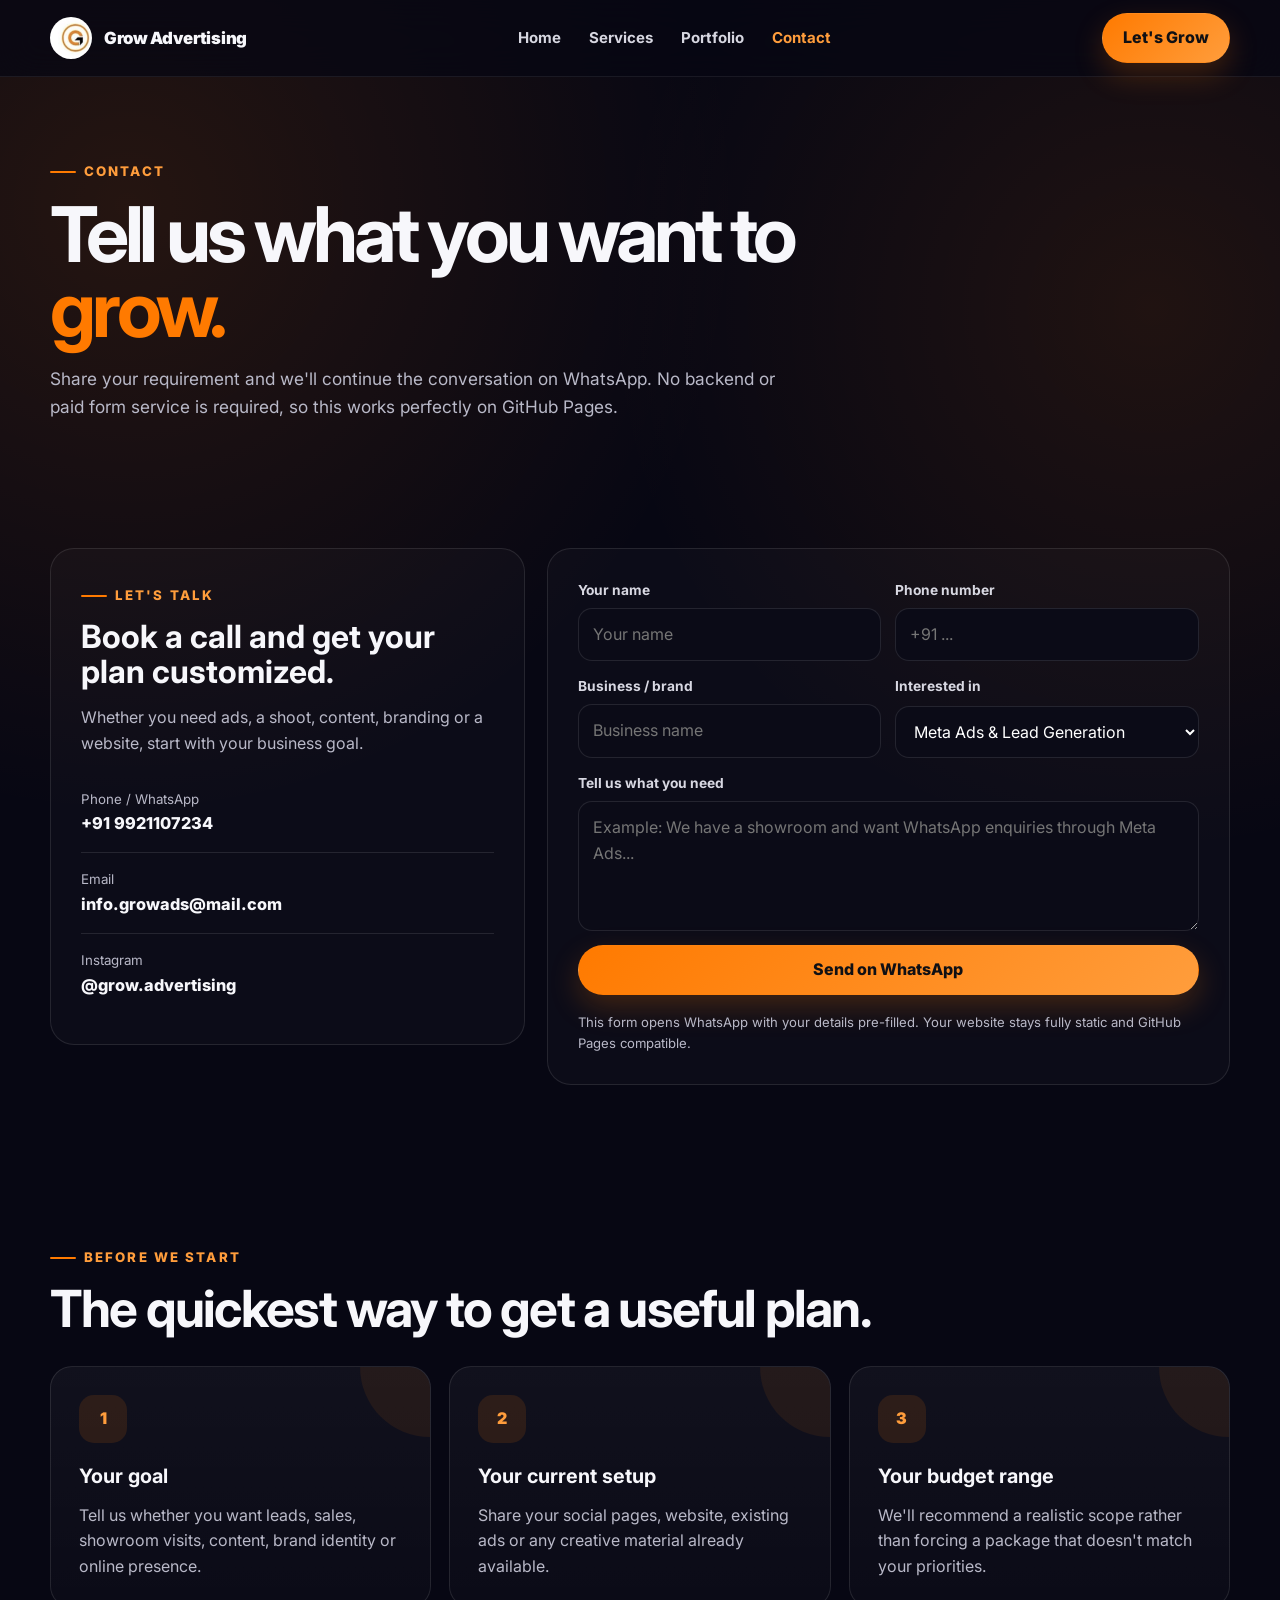
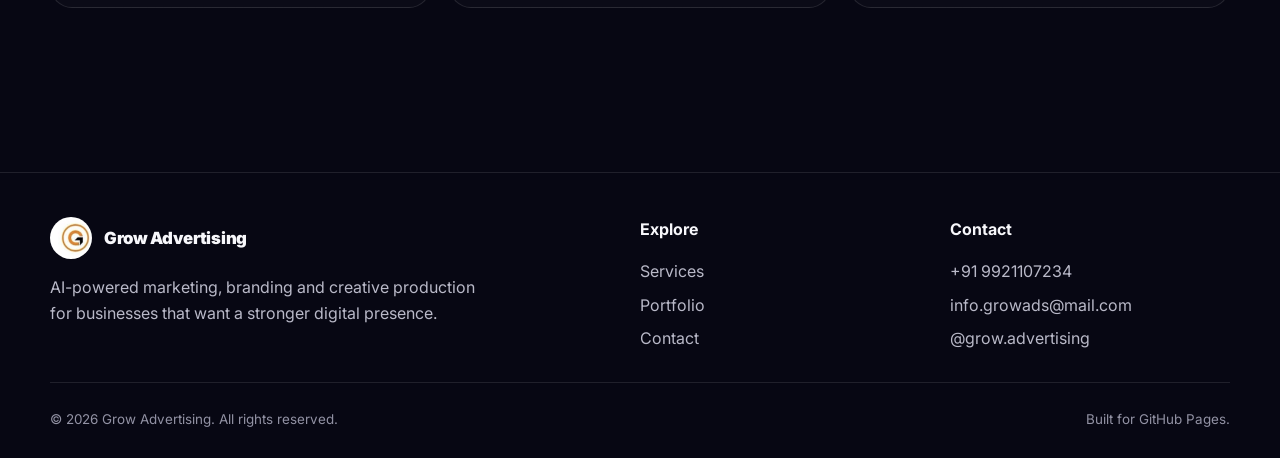
==== contact.html @ 0a68f1b5 "Initial Grow Advertising website" ====
<!doctype html>
<html lang="en">
<head>
  <meta charset="utf-8"><meta name="viewport" content="width=device-width, initial-scale=1">
  <title>Contact | Grow Advertising</title>
  <meta name="description" content="Contact Grow Advertising for digital marketing, Meta Ads, branding, packaging, content production and website projects.">
  <link rel="preconnect" href="https://fonts.googleapis.com"><link rel="preconnect" href="https://fonts.gstatic.com" crossorigin><link href="https://fonts.googleapis.com/css2?family=Inter:wght@400;500;600;700;800;900&display=swap" rel="stylesheet"><link rel="stylesheet" href="css/style.css">
</head>
<body>
<header class="site-header"><div class="container nav"><a class="brand" href="index.html"><img class="brand-mark" src="assets/logo/grow-mark.webp" alt="Grow Advertising logo"><span>Grow Advertising</span></a><nav class="nav-links"><a href="index.html">Home</a><a href="services.html">Services</a><a href="portfolio.html">Portfolio</a><a class="active" href="contact.html">Contact</a></nav><div class="nav-actions"><a class="btn btn-primary" href="contact.html">Let's Grow</a><button class="menu-toggle" aria-label="Open menu" aria-expanded="false"><span></span></button></div></div></header>
<main>
  <section class="page-hero"><div class="container"><span class="eyebrow">Contact</span><h1>Tell us what you want to <span class="orange">grow.</span></h1><p>Share your requirement and we'll continue the conversation on WhatsApp. No backend or paid form service is required, so this works perfectly on GitHub Pages.</p></div></section>

  <section class="section-sm"><div class="container contact-grid">
    <aside class="contact-card reveal">
      <span class="eyebrow">Let's talk</span><h2 style="font-size:2rem;line-height:1.08;margin:14px 0 10px">Book a call and get your plan customized.</h2><p class="muted">Whether you need ads, a shoot, content, branding or a website, start with your business goal.</p>
      <div class="contact-method"><small>Phone / WhatsApp</small><a href="https://wa.me/919921107234" target="_blank" rel="noopener">+91 9921107234</a></div>
      <div class="contact-method"><small>Email</small><a href="mailto:info.growads@mail.com">info.growads@mail.com</a></div>
      <div class="contact-method"><small>Instagram</small><a href="https://instagram.com/grow.advertising" target="_blank" rel="noopener">@grow.advertising</a></div>
    </aside>

    <div class="form-card reveal">
      <form id="contact-form">
        <div class="form-grid">
          <div class="field"><label for="name">Your name</label><input id="name" name="name" type="text" placeholder="Your name" required></div>
          <div class="field"><label for="phone">Phone number</label><input id="phone" name="phone" type="tel" placeholder="+91 ..." required></div>
          <div class="field"><label for="business">Business / brand</label><input id="business" name="business" type="text" placeholder="Business name"></div>
          <div class="field"><label for="service">Interested in</label><select id="service" name="service"><option>Meta Ads & Lead Generation</option><option>Content / Video Production</option><option>Branding</option><option>Packaging Design</option><option>Social Media Management</option><option>Website Development</option><option>Google Business / SEO</option><option>Custom Package</option></select></div>
          <div class="field full"><label for="message">Tell us what you need</label><textarea id="message" name="message" placeholder="Example: We have a showroom and want WhatsApp enquiries through Meta Ads..."></textarea></div>
          <div class="field full"><button class="btn btn-primary" type="submit">Send on WhatsApp</button><div class="form-note">This form opens WhatsApp with your details pre-filled. Your website stays fully static and GitHub Pages compatible.</div></div>
        </div>
      </form>
    </div>
  </div></section>

  <section class="section"><div class="container"><span class="eyebrow">Before we start</span><h2 class="section-title">The quickest way to get a useful plan.</h2><div class="grid-3" style="margin-top:30px"><article class="card reveal"><div class="card-icon">1</div><h3>Your goal</h3><p>Tell us whether you want leads, sales, showroom visits, content, brand identity or online presence.</p></article><article class="card reveal"><div class="card-icon">2</div><h3>Your current setup</h3><p>Share your social pages, website, existing ads or any creative material already available.</p></article><article class="card reveal"><div class="card-icon">3</div><h3>Your budget range</h3><p>We'll recommend a realistic scope rather than forcing a package that doesn't match your priorities.</p></article></div></div></section>
</main>
<footer class="site-footer"><div class="container"><div class="footer-grid"><div class="footer-brand"><a class="brand" href="index.html"><img class="brand-mark" src="assets/logo/grow-mark.webp" alt=""><span>Grow Advertising</span></a><p>AI-powered marketing, branding and creative production for businesses that want a stronger digital presence.</p></div><div class="footer-col"><h4>Explore</h4><a href="services.html">Services</a><a href="portfolio.html">Portfolio</a><a href="contact.html">Contact</a></div><div class="footer-col"><h4>Contact</h4><a href="tel:+919921107234">+91 9921107234</a><a href="mailto:info.growads@mail.com">info.growads@mail.com</a><a href="https://instagram.com/grow.advertising" target="_blank" rel="noopener">@grow.advertising</a></div></div><div class="footer-bottom"><span>© <span data-year></span> Grow Advertising. All rights reserved.</span><span>Built for GitHub Pages.</span></div></div></footer>
<script src="js/script.js"></script>
</body></html>
---- css/style.css ----
:root {
  --bg: #070713;
  --bg-soft: #0d0d1b;
  --card: #111122;
  --card-2: #151527;
  --text: #f7f7fb;
  --muted: #b9b9c8;
  --line: rgba(255,255,255,.10);
  --orange: #ff7a00;
  --orange-2: #ff9d3c;
  --success: #37d67a;
  --max: 1180px;
  --radius: 22px;
  --shadow: 0 24px 70px rgba(0,0,0,.35);
}

* { box-sizing: border-box; }
html { scroll-behavior: smooth; }
body {
  margin: 0;
  font-family: Inter, ui-sans-serif, system-ui, -apple-system, BlinkMacSystemFont, "Segoe UI", sans-serif;
  color: var(--text);
  background:
    radial-gradient(circle at 10% 10%, rgba(255,122,0,.12), transparent 28%),
    radial-gradient(circle at 90% 15%, rgba(255,122,0,.10), transparent 26%),
    var(--bg);
  line-height: 1.6;
}

img { max-width: 100%; display: block; }
a { color: inherit; text-decoration: none; }
button, input, textarea, select { font: inherit; }

.container { width: min(100% - 32px, var(--max)); margin-inline: auto; }
.section { padding: 92px 0; }
.section-sm { padding: 64px 0; }
.eyebrow {
  display: inline-flex;
  align-items: center;
  gap: 8px;
  color: var(--orange-2);
  font-size: .83rem;
  letter-spacing: .16em;
  text-transform: uppercase;
  font-weight: 800;
}
.eyebrow::before { content: ""; width: 26px; height: 2px; background: var(--orange); border-radius: 99px; }
.section-title {
  margin: 12px 0 14px;
  font-size: clamp(2rem, 4vw, 3.6rem);
  line-height: 1.08;
  letter-spacing: -.035em;
}
.section-copy { color: var(--muted); max-width: 720px; font-size: 1.05rem; }
.muted { color: var(--muted); }
.orange { color: var(--orange); }

.btn {
  display: inline-flex;
  align-items: center;
  justify-content: center;
  gap: 10px;
  min-height: 50px;
  padding: 0 20px;
  border-radius: 999px;
  border: 1px solid transparent;
  font-weight: 800;
  transition: .22s ease;
  cursor: pointer;
}
.btn-primary { background: linear-gradient(135deg, var(--orange), var(--orange-2)); color: #101014; box-shadow: 0 12px 30px rgba(255,122,0,.22); }
.btn-primary:hover { transform: translateY(-2px); box-shadow: 0 16px 40px rgba(255,122,0,.30); }
.btn-ghost { border-color: var(--line); background: rgba(255,255,255,.035); }
.btn-ghost:hover { border-color: rgba(255,122,0,.5); background: rgba(255,122,0,.06); }

/* Header */
.site-header {
  position: sticky;
  top: 0;
  z-index: 100;
  backdrop-filter: blur(18px);
  background: rgba(7,7,19,.76);
  border-bottom: 1px solid rgba(255,255,255,.07);
}
.nav { height: 76px; display: flex; align-items: center; justify-content: space-between; gap: 24px; }
.brand { display: flex; align-items: center; gap: 12px; font-weight: 900; letter-spacing: -.02em; }
.brand-mark { width: 42px; height: 42px; border-radius: 50%; object-fit: cover; background: white; }
.brand span { font-size: 1.05rem; }
.nav-links { display: flex; align-items: center; gap: 28px; color: #e8e8ef; }
.nav-links a { font-size: .94rem; font-weight: 700; color: #d7d7e1; }
.nav-links a:hover, .nav-links a.active { color: var(--orange-2); }
.nav-actions { display: flex; align-items: center; gap: 12px; }
.menu-toggle {
  width: 46px; height: 46px; display: none; place-items: center;
  border: 1px solid var(--line); background: transparent; color: white; border-radius: 14px;
}
.menu-toggle span, .menu-toggle::before, .menu-toggle::after {
  content: ""; display: block; width: 19px; height: 2px; background: white; border-radius: 99px;
}
.menu-toggle::before { transform: translateY(-6px); }
.menu-toggle::after { transform: translateY(4px); }

/* Hero */
.hero { padding: 94px 0 74px; overflow: hidden; }
.hero-grid { display: grid; grid-template-columns: 1.08fr .92fr; align-items: center; gap: 58px; }
.hero h1 {
  margin: 18px 0 22px;
  font-size: clamp(3.2rem, 7vw, 6.3rem);
  line-height: .95;
  letter-spacing: -.065em;
  max-width: 850px;
}
.hero p { color: var(--muted); font-size: 1.13rem; max-width: 680px; }
.hero-cta { display: flex; flex-wrap: wrap; gap: 12px; margin-top: 30px; }
.hero-note { margin-top: 22px; display: flex; flex-wrap: wrap; gap: 18px; color: #d0d0db; font-size: .9rem; }
.hero-note span::before { content: "✓"; color: var(--success); margin-right: 7px; font-weight: 900; }
.hero-visual { position: relative; min-height: 520px; }
.orbit {
  position: absolute; inset: 34px 10px 10px 28px; border-radius: 45% 55% 58% 42% / 53% 45% 55% 47%;
  background: radial-gradient(circle at 35% 35%, #ff9e43, #ff6a00 42%, #8a2d00 74%, transparent 75%);
  filter: blur(.1px); opacity: .88;
}
.visual-card {
  position: absolute;
  background: rgba(17,17,34,.94);
  border: 1px solid rgba(255,255,255,.13);
  border-radius: 24px;
  box-shadow: var(--shadow);
  backdrop-filter: blur(14px);
}
.visual-main { width: 72%; min-height: 350px; right: 0; top: 72px; padding: 26px; transform: rotate(2deg); }
.visual-kicker { color: var(--muted); font-size: .85rem; }
.metric { font-size: 4rem; font-weight: 900; letter-spacing: -.06em; margin: 8px 0; }
.metric-line { height: 122px; display: flex; align-items: flex-end; gap: 8px; margin-top: 22px; }
.metric-line i { display: block; flex: 1; border-radius: 999px 999px 6px 6px; background: linear-gradient(180deg, var(--orange-2), var(--orange)); }
.metric-line i:nth-child(1){height:35%}.metric-line i:nth-child(2){height:48%}.metric-line i:nth-child(3){height:39%}.metric-line i:nth-child(4){height:62%}.metric-line i:nth-child(5){height:73%}.metric-line i:nth-child(6){height:86%}.metric-line i:nth-child(7){height:100%}
.visual-float { left: 0; bottom: 74px; width: 47%; padding: 20px; transform: rotate(-4deg); }
.pill { display: inline-flex; padding: 7px 10px; border-radius: 999px; background: rgba(55,214,122,.12); color: #82edaf; font-size: .76rem; font-weight: 800; }
.visual-float strong { font-size: 1.25rem; display: block; margin: 10px 0 4px; }

/* Stats */
.stats { display: grid; grid-template-columns: repeat(4, 1fr); gap: 14px; }
.stat { padding: 24px; border: 1px solid var(--line); border-radius: 20px; background: rgba(255,255,255,.025); }
.stat strong { display: block; font-size: 2.1rem; letter-spacing: -.045em; }
.stat span { color: var(--muted); font-size: .92rem; }

/* Cards */
.grid-3 { display: grid; grid-template-columns: repeat(3, 1fr); gap: 18px; }
.card {
  position: relative;
  padding: 28px;
  border: 1px solid var(--line);
  background: linear-gradient(180deg, rgba(255,255,255,.045), rgba(255,255,255,.018));
  border-radius: var(--radius);
  overflow: hidden;
}
.card::after { content: ""; position: absolute; width: 140px; height: 140px; border-radius: 50%; background: rgba(255,122,0,.08); right: -70px; top: -70px; }
.card-icon {
  width: 48px; height: 48px; border-radius: 15px; display: grid; place-items: center;
  background: rgba(255,122,0,.12); color: var(--orange-2); font-weight: 900; margin-bottom: 18px;
}
.card h3 { margin: 0 0 10px; font-size: 1.24rem; }
.card p { margin: 0; color: var(--muted); }
.card-link { display: inline-block; margin-top: 18px; color: var(--orange-2); font-weight: 800; font-size: .92rem; }

/* Problem/Solution */
.split-panel { display: grid; grid-template-columns: 1fr 1fr; gap: 18px; }
.panel { padding: 34px; border-radius: 26px; border: 1px solid var(--line); }
.panel.problem { background: linear-gradient(135deg, rgba(255,80,80,.09), rgba(255,255,255,.02)); }
.panel.solution { background: linear-gradient(135deg, rgba(55,214,122,.08), rgba(255,255,255,.02)); }
.check-list { display: grid; gap: 13px; margin-top: 20px; }
.check-item { display: flex; gap: 11px; color: #e9e9ef; }
.check-item b { color: var(--orange-2); }

/* Process */
.process { display: grid; grid-template-columns: repeat(4, 1fr); gap: 14px; counter-reset: steps; }
.step { border-top: 1px solid var(--line); padding: 22px 12px 0 0; }
.step::before { counter-increment: steps; content: "0" counter(steps); color: var(--orange); font-weight: 900; font-size: .8rem; letter-spacing: .14em; }
.step h3 { margin: 10px 0 8px; }
.step p { color: var(--muted); font-size: .92rem; }

/* Portfolio */
.portfolio-grid { display: grid; grid-template-columns: repeat(3, 1fr); gap: 18px; }
.project {
  position: relative; overflow: hidden; border-radius: 22px; border: 1px solid var(--line); background: var(--card);
}
.project img { width: 100%; aspect-ratio: 1 / 1; object-fit: cover; transition: transform .35s ease; }
.project:hover img { transform: scale(1.035); }
.project-meta { padding: 18px 18px 20px; }
.project-meta small { color: var(--orange-2); text-transform: uppercase; letter-spacing: .12em; font-weight: 800; }
.project-meta h3 { margin: 4px 0 0; font-size: 1.05rem; }
.filter-row { display: flex; flex-wrap: wrap; gap: 8px; margin: 24px 0 28px; }
.filter-btn { padding: 10px 14px; border-radius: 999px; border: 1px solid var(--line); color: #d9d9e2; background: transparent; cursor: pointer; }
.filter-btn.active, .filter-btn:hover { background: rgba(255,122,0,.12); border-color: rgba(255,122,0,.4); color: #fff; }

/* Testimonials */
.testimonials { display: grid; grid-template-columns: repeat(2, 1fr); gap: 18px; }
.quote { padding: 28px; border-radius: 22px; border: 1px solid var(--line); background: rgba(255,255,255,.025); }
.quote q { display: block; color: #efeff5; font-size: 1.03rem; }
.quote footer { margin-top: 18px; color: var(--orange-2); font-weight: 800; }

/* Pricing */
.pricing { display: grid; grid-template-columns: repeat(3, 1fr); gap: 18px; }
.price-card { padding: 30px; border-radius: 24px; border: 1px solid var(--line); background: var(--card); }
.price-card.featured { border-color: rgba(255,122,0,.55); box-shadow: 0 0 0 1px rgba(255,122,0,.18) inset, 0 24px 70px rgba(255,122,0,.08); transform: translateY(-8px); }
.price-tag { color: var(--muted); font-size: .9rem; }
.price { font-size: 2.45rem; font-weight: 900; letter-spacing: -.045em; margin: 10px 0 16px; }
.price small { font-size: .9rem; color: var(--muted); font-weight: 600; }
.price-list { display: grid; gap: 10px; color: #e4e4eb; font-size: .94rem; }
.price-list span::before { content: "✓"; color: var(--success); margin-right: 8px; }

/* Page hero */
.page-hero { padding: 78px 0 46px; }
.page-hero h1 { font-size: clamp(2.8rem, 6vw, 5.4rem); line-height: .98; letter-spacing: -.055em; max-width: 900px; margin: 14px 0 18px; }
.page-hero p { max-width: 760px; color: var(--muted); font-size: 1.08rem; }

/* Contact */
.contact-grid { display: grid; grid-template-columns: .82fr 1.18fr; gap: 22px; align-items: start; }
.contact-card, .form-card { padding: 30px; border-radius: 24px; border: 1px solid var(--line); background: rgba(255,255,255,.025); }
.contact-method { padding: 16px 0; border-bottom: 1px solid var(--line); }
.contact-method:last-child { border-bottom: 0; }
.contact-method small { color: var(--muted); display: block; }
.contact-method a { font-weight: 800; font-size: 1.02rem; }
.form-grid { display: grid; grid-template-columns: 1fr 1fr; gap: 14px; }
.field { display: grid; gap: 7px; }
.field.full { grid-column: 1 / -1; }
.field label { font-size: .86rem; color: #d8d8e2; font-weight: 700; }
.field input, .field textarea, .field select {
  width: 100%; color: white; background: #0b0b17; border: 1px solid var(--line); border-radius: 14px; padding: 13px 14px; outline: none;
}
.field input:focus, .field textarea:focus, .field select:focus { border-color: rgba(255,122,0,.55); box-shadow: 0 0 0 3px rgba(255,122,0,.08); }
.field textarea { min-height: 130px; resize: vertical; }
.form-note { color: var(--muted); font-size: .82rem; margin-top: 10px; }

/* CTA */
.cta-box {
  padding: 48px;
  border-radius: 30px;
  border: 1px solid rgba(255,122,0,.32);
  background:
    radial-gradient(circle at 100% 0%, rgba(255,122,0,.22), transparent 34%),
    linear-gradient(135deg, rgba(255,122,0,.08), rgba(255,255,255,.025));
  display: flex; align-items: center; justify-content: space-between; gap: 30px;
}
.cta-box h2 { margin: 0 0 8px; font-size: clamp(2rem, 4vw, 3.4rem); letter-spacing: -.04em; line-height: 1.05; }
.cta-box p { margin: 0; color: var(--muted); max-width: 670px; }

/* Footer */
.site-footer { padding: 44px 0 28px; border-top: 1px solid var(--line); margin-top: 72px; }
.footer-grid { display: grid; grid-template-columns: 1.4fr .7fr .7fr; gap: 30px; }
.footer-brand p { color: var(--muted); max-width: 440px; }
.footer-col h4 { margin: 0 0 12px; }
.footer-col a { display: block; color: var(--muted); padding: 4px 0; }
.footer-col a:hover { color: var(--orange-2); }
.footer-bottom { display: flex; justify-content: space-between; gap: 20px; padding-top: 26px; margin-top: 26px; border-top: 1px solid var(--line); color: #9292a4; font-size: .84rem; }

.reveal { opacity: 0; transform: translateY(18px); transition: opacity .6s ease, transform .6s ease; }
.reveal.visible { opacity: 1; transform: none; }

@media (max-width: 980px) {
  .hero-grid, .contact-grid { grid-template-columns: 1fr; }
  .hero-visual { min-height: 460px; }
  .grid-3, .portfolio-grid, .pricing { grid-template-columns: repeat(2, 1fr); }
  .process { grid-template-columns: repeat(2, 1fr); }
  .stats { grid-template-columns: repeat(2, 1fr); }
  .footer-grid { grid-template-columns: 1fr 1fr; }
  .footer-brand { grid-column: 1 / -1; }
  .price-card.featured { transform: none; }
}

@media (max-width: 760px) {
  .section { padding: 70px 0; }
  .hero { padding-top: 62px; }
  .hero h1 { font-size: clamp(3rem, 16vw, 4.8rem); }
  .nav-links, .nav-actions .btn { display: none; }
  .menu-toggle { display: grid; }
  .nav-links.open {
    display: flex; position: absolute; top: 76px; left: 16px; right: 16px; flex-direction: column; align-items: stretch;
    gap: 0; padding: 12px; background: #0c0c18; border: 1px solid var(--line); border-radius: 18px; box-shadow: var(--shadow);
  }
  .nav-links.open a { padding: 12px 10px; }
  .grid-3, .portfolio-grid, .pricing, .testimonials, .split-panel { grid-template-columns: 1fr; }
  .process { grid-template-columns: 1fr; }
  .form-grid { grid-template-columns: 1fr; }
  .field.full { grid-column: auto; }
  .cta-box { padding: 34px 24px; flex-direction: column; align-items: flex-start; }
  .visual-main { width: 78%; }
  .visual-float { width: 54%; }
  .footer-grid { grid-template-columns: 1fr; }
  .footer-brand { grid-column: auto; }
  .footer-bottom { flex-direction: column; }
}

@media (max-width: 480px) {
  .container { width: min(100% - 24px, var(--max)); }
  .hero-visual { min-height: 400px; }
  .visual-main { width: 84%; top: 52px; min-height: 312px; }
  .visual-float { width: 60%; bottom: 34px; }
  .stats { grid-template-columns: 1fr 1fr; }
  .stat { padding: 18px; }
  .stat strong { font-size: 1.7rem; }
}
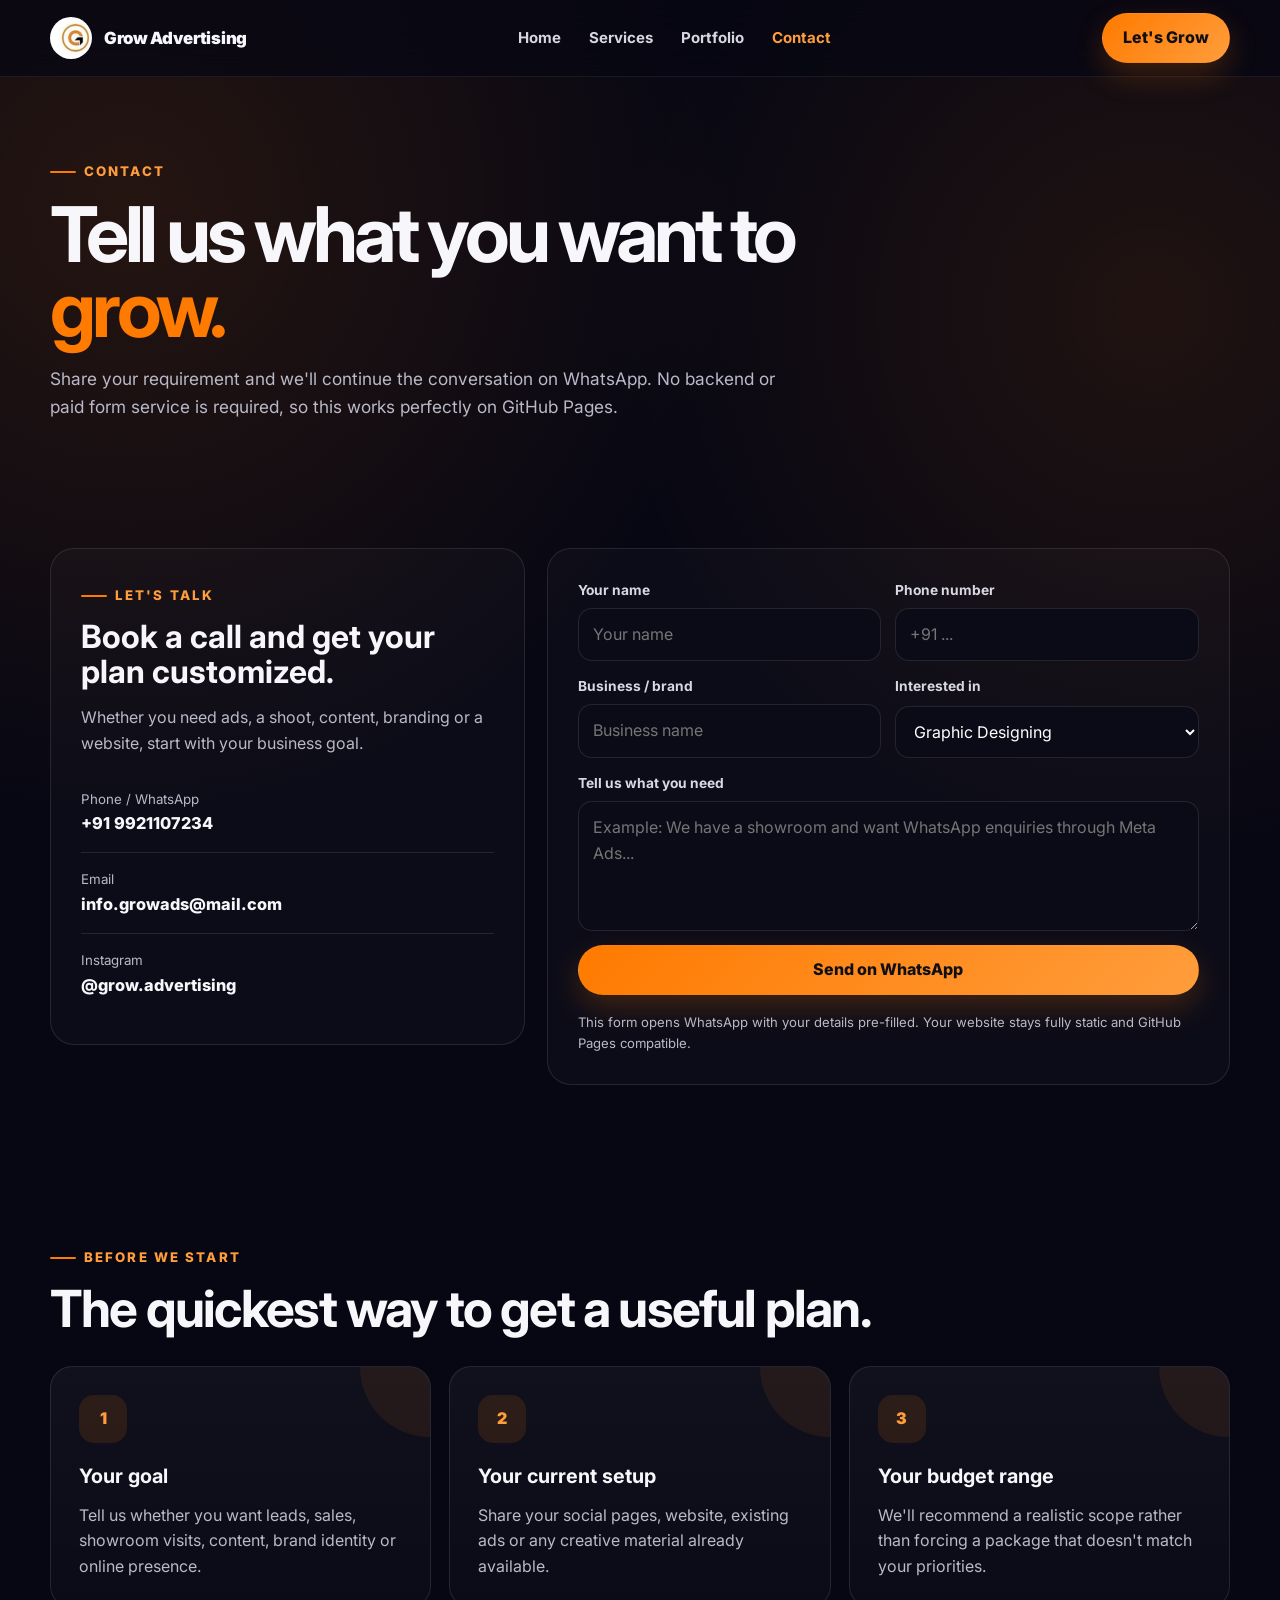
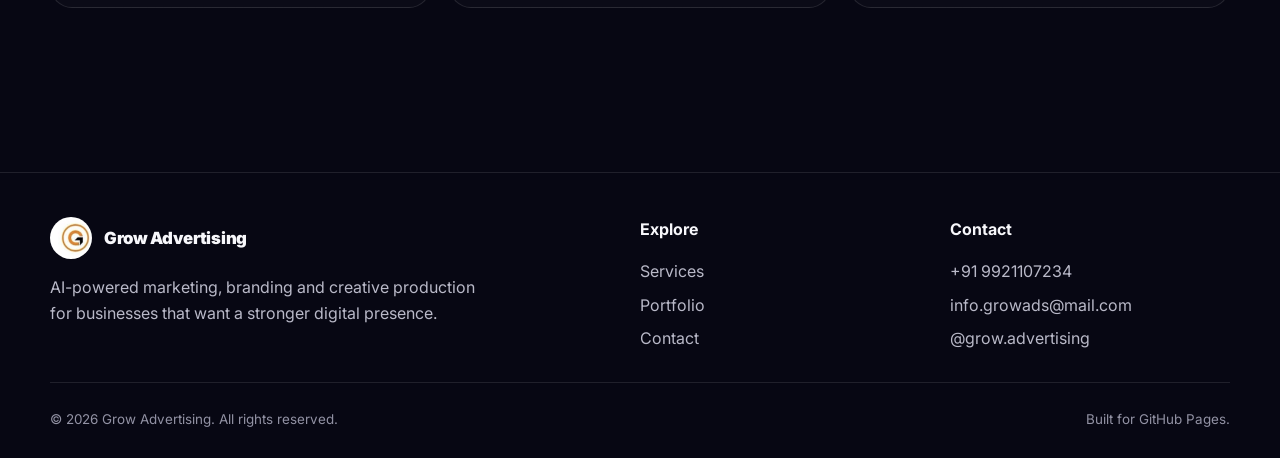
==== commit 5d8e1bd7: "Add graphic design option to enquiry form" ====
--- a/contact.html
+++ b/contact.html
@@ -25,7 +25,7 @@
           <div class="field"><label for="name">Your name</label><input id="name" name="name" type="text" placeholder="Your name" required></div>
           <div class="field"><label for="phone">Phone number</label><input id="phone" name="phone" type="tel" placeholder="+91 ..." required></div>
           <div class="field"><label for="business">Business / brand</label><input id="business" name="business" type="text" placeholder="Business name"></div>
-          <div class="field"><label for="service">Interested in</label><select id="service" name="service"><option>Meta Ads & Lead Generation</option><option>Content / Video Production</option><option>Branding</option><option>Packaging Design</option><option>Social Media Management</option><option>Website Development</option><option>Google Business / SEO</option><option>Custom Package</option></select></div>
+          <div class="field"><label for="service">Interested in</label><select id="service" name="service"><option>Graphic Designing</option><option>Meta Ads & Lead Generation</option><option>Content / Video Production</option><option>Branding</option><option>Packaging Design</option><option>Social Media Management</option><option>Website Development</option><option>Google Business / SEO</option><option>Custom Package</option></select></div>
           <div class="field full"><label for="message">Tell us what you need</label><textarea id="message" name="message" placeholder="Example: We have a showroom and want WhatsApp enquiries through Meta Ads..."></textarea></div>
           <div class="field full"><button class="btn btn-primary" type="submit">Send on WhatsApp</button><div class="form-note">This form opens WhatsApp with your details pre-filled. Your website stays fully static and GitHub Pages compatible.</div></div>
         </div>
--- a/css/style.css
+++ b/css/style.css
@@ -300,3 +300,198 @@
   .stat { padding: 18px; }
   .stat strong { font-size: 1.7rem; }
 }
+
+/* Grow Advertising: service chooser popup + portfolio lightbox */
+.modal-open { overflow: hidden; }
+.service-popup,
+.image-lightbox {
+  position: fixed;
+  inset: 0;
+  z-index: 9999;
+  display: grid;
+  place-items: center;
+  padding: 20px;
+  background: rgba(2,2,10,.78);
+  backdrop-filter: blur(12px);
+  opacity: 0;
+  visibility: hidden;
+  transition: opacity .22s ease, visibility .22s ease;
+}
+.service-popup.open,
+.image-lightbox.open { opacity: 1; visibility: visible; }
+
+.service-popup-card {
+  width: min(720px, 100%);
+  max-height: min(88vh, 760px);
+  overflow: auto;
+  border: 1px solid rgba(255,255,255,.14);
+  border-radius: 28px;
+  background: radial-gradient(circle at 100% 0%, rgba(255,122,0,.16), transparent 32%), #0d0d1b;
+  box-shadow: 0 34px 100px rgba(0,0,0,.58);
+  transform: translateY(18px) scale(.985);
+  transition: transform .24s ease;
+}
+.service-popup.open .service-popup-card { transform: none; }
+.service-popup-head {
+  display: flex;
+  justify-content: space-between;
+  align-items: flex-start;
+  gap: 20px;
+  padding: 28px 28px 12px;
+}
+.service-popup-head h2 {
+  margin: 7px 0 6px;
+  font-size: clamp(1.75rem, 4vw, 2.45rem);
+  line-height: 1.08;
+  letter-spacing: -.035em;
+}
+.service-popup-head p { margin: 0; color: var(--muted); max-width: 560px; }
+.modal-close {
+  flex: 0 0 auto;
+  width: 42px;
+  height: 42px;
+  border-radius: 50%;
+  border: 1px solid var(--line);
+  background: rgba(255,255,255,.04);
+  color: #fff;
+  font-size: 1.45rem;
+  cursor: pointer;
+}
+.modal-close:hover { border-color: rgba(255,122,0,.55); background: rgba(255,122,0,.10); }
+
+.service-options {
+  display: grid;
+  grid-template-columns: repeat(2,1fr);
+  gap: 10px;
+  padding: 16px 28px 20px;
+}
+.service-choice {
+  position: relative;
+  display: flex;
+  align-items: center;
+  gap: 12px;
+  min-height: 64px;
+  padding: 13px 14px;
+  border: 1px solid var(--line);
+  border-radius: 16px;
+  background: rgba(255,255,255,.025);
+  cursor: pointer;
+  transition: .18s ease;
+  user-select: none;
+}
+.service-choice:hover { border-color: rgba(255,122,0,.35); background: rgba(255,122,0,.05); }
+.service-choice:has(input:checked) {
+  border-color: rgba(255,122,0,.70);
+  background: rgba(255,122,0,.10);
+  box-shadow: 0 0 0 1px rgba(255,122,0,.16) inset;
+}
+.service-choice input { position: absolute; opacity: 0; pointer-events: none; }
+.service-tick {
+  width: 25px;
+  height: 25px;
+  border-radius: 8px;
+  display: grid;
+  place-items: center;
+  border: 1px solid rgba(255,255,255,.20);
+  color: transparent;
+  font-size: .85rem;
+  font-weight: 900;
+}
+.service-choice input:checked + .service-tick {
+  background: var(--orange);
+  border-color: var(--orange);
+  color: #111;
+}
+.service-choice strong { display: block; font-size: .94rem; }
+.service-choice small {
+  display: block;
+  color: var(--muted);
+  font-size: .76rem;
+  line-height: 1.35;
+  margin-top: 2px;
+}
+.service-popup-actions {
+  display: flex;
+  justify-content: space-between;
+  align-items: center;
+  gap: 12px;
+  padding: 18px 28px 28px;
+  border-top: 1px solid var(--line);
+}
+.selection-note { color: var(--muted); font-size: .84rem; }
+.action-row { display: flex; gap: 9px; align-items: center; }
+.service-popup-actions .btn[disabled] { opacity: .46; cursor: not-allowed; box-shadow: none; transform: none; }
+.btn-text {
+  border: 0;
+  background: transparent;
+  color: var(--muted);
+  font-weight: 700;
+  cursor: pointer;
+  padding: 10px 8px;
+}
+.btn-text:hover { color: #fff; }
+
+.project img { cursor: zoom-in; }
+.image-lightbox { z-index: 10000; }
+.lightbox-card {
+  position: relative;
+  width: min(1100px, 100%);
+  max-height: 92vh;
+  display: grid;
+  grid-template-rows: minmax(0,1fr) auto;
+  overflow: hidden;
+  border-radius: 24px;
+  border: 1px solid rgba(255,255,255,.14);
+  background: #090914;
+  box-shadow: 0 34px 110px rgba(0,0,0,.70);
+}
+.lightbox-image-wrap {
+  min-height: 0;
+  display: grid;
+  place-items: center;
+  background: #05050b;
+  padding: 12px;
+}
+.lightbox-image-wrap img {
+  width: auto;
+  max-width: 100%;
+  height: auto;
+  max-height: 76vh;
+  object-fit: contain;
+  cursor: default;
+}
+.lightbox-caption {
+  display: flex;
+  justify-content: space-between;
+  align-items: center;
+  gap: 20px;
+  padding: 15px 18px;
+  border-top: 1px solid var(--line);
+}
+.lightbox-caption span { color: var(--muted); font-size: .82rem; }
+.lightbox-close {
+  position: absolute;
+  top: 14px;
+  right: 14px;
+  z-index: 2;
+  width: 42px;
+  height: 42px;
+  border-radius: 50%;
+  border: 1px solid rgba(255,255,255,.18);
+  background: rgba(8,8,18,.78);
+  color: #fff;
+  font-size: 1.4rem;
+  cursor: pointer;
+  backdrop-filter: blur(8px);
+}
+
+@media (max-width: 650px) {
+  .service-popup { padding: 12px; }
+  .service-popup-head { padding: 22px 20px 10px; }
+  .service-options { grid-template-columns: 1fr; padding: 14px 20px 18px; }
+  .service-popup-actions { padding: 16px 20px 22px; flex-direction: column; align-items: stretch; }
+  .action-row { width: 100%; }
+  .action-row .btn { flex: 1; }
+  .lightbox-card { border-radius: 18px; }
+  .lightbox-caption { align-items: flex-start; flex-direction: column; gap: 2px; }
+}
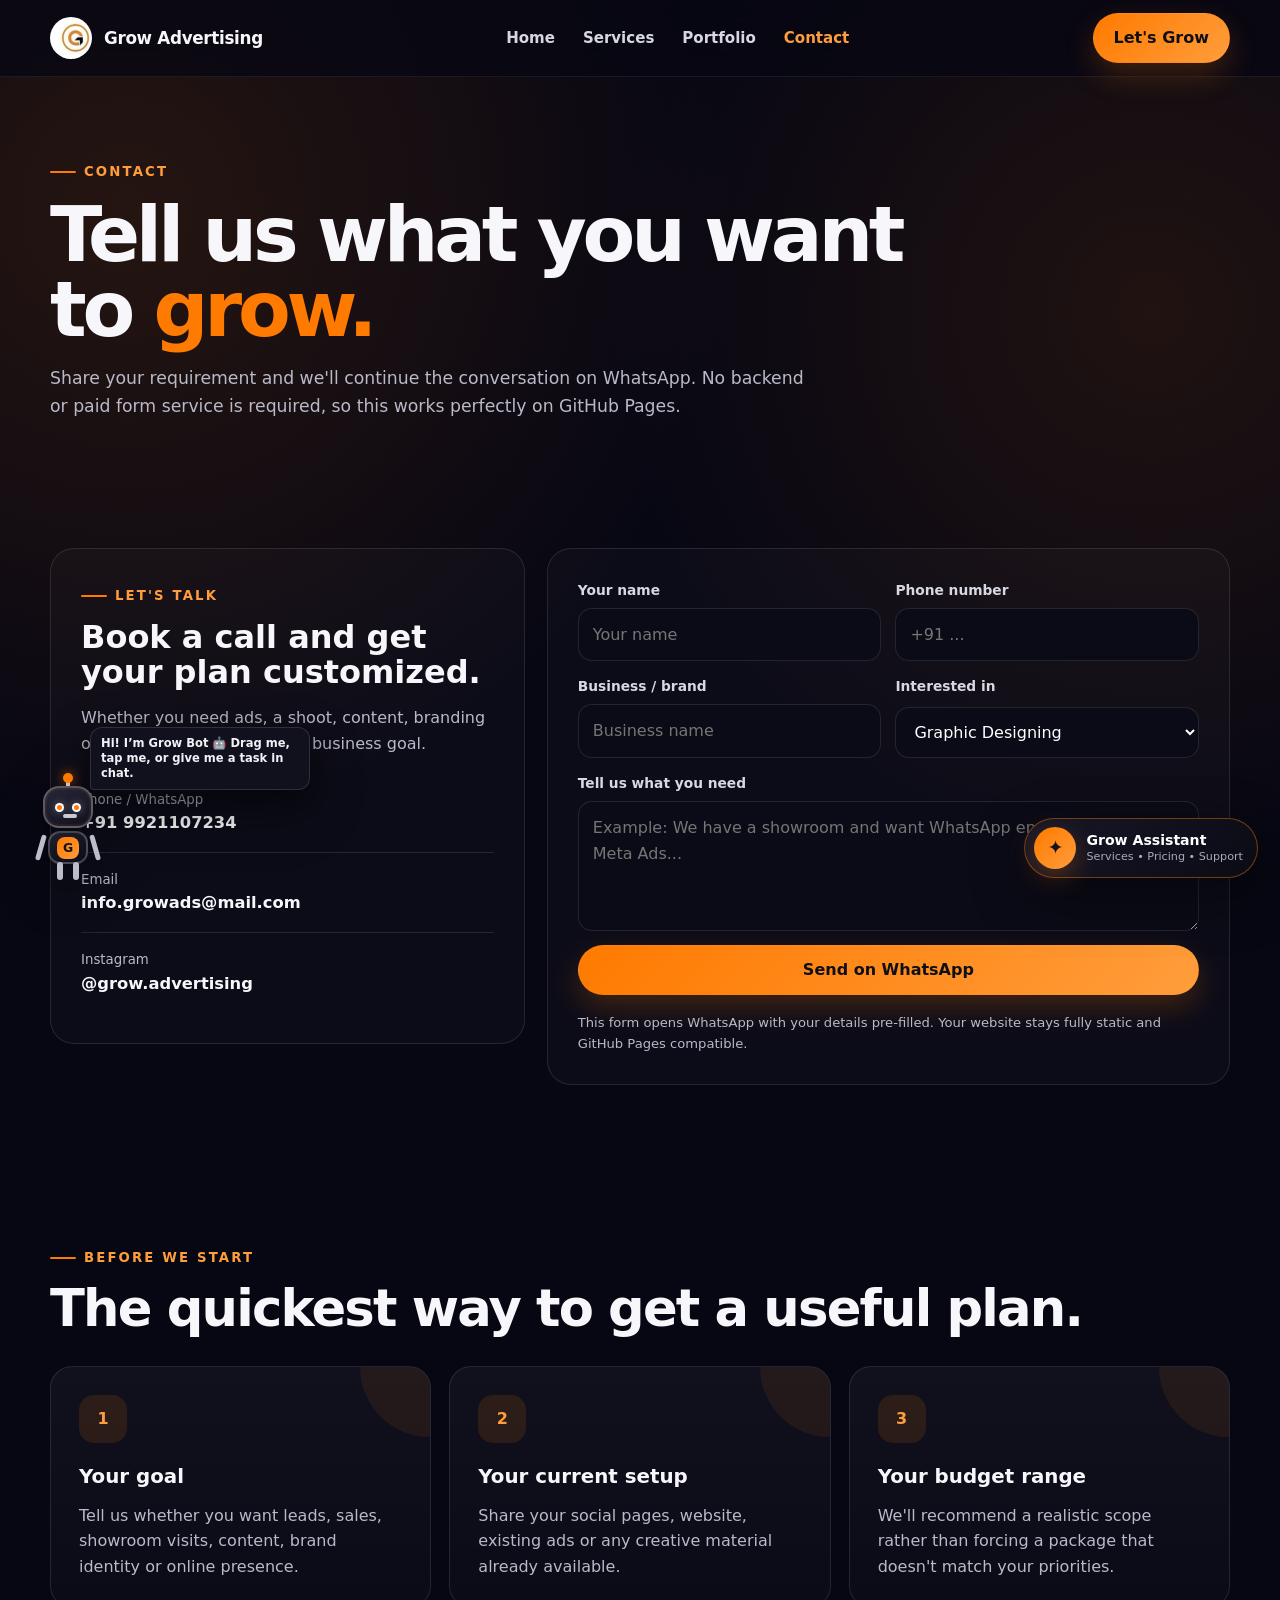
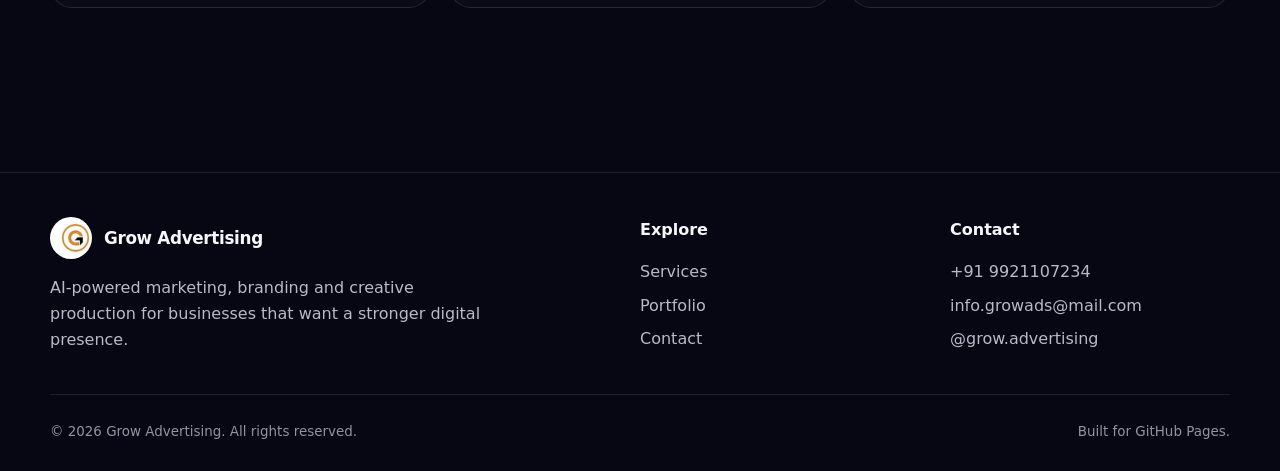
==== commit 682ca1f8: "Speed up contact page loading" ====
--- a/contact.html
+++ b/contact.html
@@ -4,7 +4,7 @@
   <meta charset="utf-8"><meta name="viewport" content="width=device-width, initial-scale=1">
   <title>Contact | Grow Advertising</title>
   <meta name="description" content="Contact Grow Advertising for digital marketing, Meta Ads, branding, packaging, content production and website projects.">
-  <link rel="preconnect" href="https://fonts.googleapis.com"><link rel="preconnect" href="https://fonts.gstatic.com" crossorigin><link href="https://fonts.googleapis.com/css2?family=Inter:wght@400;500;600;700;800;900&display=swap" rel="stylesheet"><link rel="stylesheet" href="css/style.css">
+<link rel="stylesheet" href="css/style.css">
 </head>
 <body>
 <header class="site-header"><div class="container nav"><a class="brand" href="index.html"><img class="brand-mark" src="assets/logo/grow-mark.webp" alt="Grow Advertising logo"><span>Grow Advertising</span></a><nav class="nav-links"><a href="index.html">Home</a><a href="services.html">Services</a><a href="portfolio.html">Portfolio</a><a class="active" href="contact.html">Contact</a></nav><div class="nav-actions"><a class="btn btn-primary" href="contact.html">Let's Grow</a><button class="menu-toggle" aria-label="Open menu" aria-expanded="false"><span></span></button></div></div></header>
@@ -36,5 +36,5 @@
   <section class="section"><div class="container"><span class="eyebrow">Before we start</span><h2 class="section-title">The quickest way to get a useful plan.</h2><div class="grid-3" style="margin-top:30px"><article class="card reveal"><div class="card-icon">1</div><h3>Your goal</h3><p>Tell us whether you want leads, sales, showroom visits, content, brand identity or online presence.</p></article><article class="card reveal"><div class="card-icon">2</div><h3>Your current setup</h3><p>Share your social pages, website, existing ads or any creative material already available.</p></article><article class="card reveal"><div class="card-icon">3</div><h3>Your budget range</h3><p>We'll recommend a realistic scope rather than forcing a package that doesn't match your priorities.</p></article></div></div></section>
 </main>
 <footer class="site-footer"><div class="container"><div class="footer-grid"><div class="footer-brand"><a class="brand" href="index.html"><img class="brand-mark" src="assets/logo/grow-mark.webp" alt=""><span>Grow Advertising</span></a><p>AI-powered marketing, branding and creative production for businesses that want a stronger digital presence.</p></div><div class="footer-col"><h4>Explore</h4><a href="services.html">Services</a><a href="portfolio.html">Portfolio</a><a href="contact.html">Contact</a></div><div class="footer-col"><h4>Contact</h4><a href="tel:+919921107234">+91 9921107234</a><a href="mailto:info.growads@mail.com">info.growads@mail.com</a><a href="https://instagram.com/grow.advertising" target="_blank" rel="noopener">@grow.advertising</a></div></div><div class="footer-bottom"><span>© <span data-year></span> Grow Advertising. All rights reserved.</span><span>Built for GitHub Pages.</span></div></div></footer>
-<script src="js/script.js"></script>
+<script src="js/script.js" defer></script>
 </body></html>
--- a/css/style.css
+++ b/css/style.css
@@ -494,4 +494,451 @@
   .action-row .btn { flex: 1; }
   .lightbox-card { border-radius: 18px; }
   .lightbox-caption { align-items: flex-start; flex-direction: column; gap: 2px; }
-}+}
+
+/* Portfolio V3 category structure */
+.portfolio-jump{display:flex;flex-wrap:wrap;gap:9px;margin-top:28px}
+.portfolio-jump a{padding:10px 14px;border:1px solid var(--line);border-radius:999px;background:rgba(255,255,255,.03);font-size:.86rem;font-weight:800;color:#e7e7ef;transition:.2s ease}
+.portfolio-jump a:hover{border-color:rgba(255,122,0,.5);background:rgba(255,122,0,.08);color:var(--orange-2)}
+.portfolio-category{scroll-margin-top:92px;border-top:1px solid rgba(255,255,255,.055)}
+.category-head{display:flex;justify-content:space-between;align-items:flex-end;gap:24px;margin-bottom:30px}
+.category-count{flex:0 0 auto;padding:8px 12px;border-radius:999px;border:1px solid rgba(255,122,0,.35);background:rgba(255,122,0,.08);color:var(--orange-2);font-weight:800;font-size:.78rem;text-transform:uppercase;letter-spacing:.1em}
+.work-placeholder{min-height:310px;display:grid;place-items:center;align-content:center;text-align:center;padding:34px;border:1px dashed rgba(255,122,0,.36);border-radius:22px;background:linear-gradient(180deg,rgba(255,122,0,.055),rgba(255,255,255,.015))}
+.work-placeholder>span{width:52px;height:52px;border-radius:50%;display:grid;place-items:center;background:rgba(255,122,0,.12);color:var(--orange-2);font-size:1.8rem;font-weight:500}
+.work-placeholder h3{margin:14px 0 4px}
+.work-placeholder p{max-width:300px;margin:0;color:var(--muted);font-size:.9rem}
+.video-category-grid{display:grid;grid-template-columns:repeat(4,1fr);gap:14px;margin-top:30px}
+.video-category-card{scroll-margin-top:92px;min-height:220px;padding:24px;border:1px solid var(--line);border-radius:22px;background:linear-gradient(180deg,rgba(255,255,255,.045),rgba(255,255,255,.018));transition:.22s ease}
+.video-category-card:hover{transform:translateY(-3px);border-color:rgba(255,122,0,.42)}
+.video-category-card>span{display:inline-grid;place-items:center;width:38px;height:38px;border-radius:12px;background:rgba(255,122,0,.1);color:var(--orange-2);font-weight:900}
+.video-category-card h3{margin:18px 0 8px}
+.video-category-card p{margin:0;color:var(--muted);font-size:.9rem}
+.video-placeholder-grid{display:grid;grid-template-columns:repeat(2,1fr);gap:14px;margin-top:18px}
+.video-placeholder{scroll-margin-top:92px;min-height:130px;display:flex;flex-direction:column;justify-content:center;gap:4px;padding:24px;border:1px dashed var(--line);border-radius:18px;background:rgba(255,255,255,.02)}
+.video-placeholder strong{font-size:1rem}
+.video-placeholder span{color:var(--muted);font-size:.86rem}
+.rap-section{scroll-margin-top:92px}
+.rap-grid{display:grid;grid-template-columns:1.35fr .65fr;gap:28px;align-items:center;padding:42px;border:1px solid rgba(255,122,0,.38);border-radius:30px;background:radial-gradient(circle at 100% 0%,rgba(255,122,0,.18),transparent 34%),linear-gradient(135deg,rgba(255,122,0,.07),rgba(255,255,255,.02))}
+.rap-grid h2{font-size:clamp(2rem,4.5vw,3.8rem);line-height:1.04;letter-spacing:-.045em;margin:12px 0 14px}
+.rap-grid p{color:var(--muted);max-width:720px}
+.rap-price{display:flex;align-items:baseline;gap:12px;margin:22px 0}
+.rap-price strong{font-size:2.7rem;letter-spacing:-.04em}
+.rap-price span{color:var(--muted)}
+.rap-actions{display:flex;flex-wrap:wrap;gap:10px}
+.payment-note{font-size:.86rem;margin-top:16px!important}
+.qr-card{justify-self:end;width:min(100%,270px);padding:20px;border:1px solid var(--line);border-radius:22px;background:white;color:#111;text-align:center}
+.qr-card img{width:100%;aspect-ratio:1;object-fit:contain;border-radius:10px}
+.qr-card strong{display:block;margin-top:10px;font-size:1rem}
+.qr-card span{display:block;color:#555;font-size:.8rem}
+.rap-sample{margin-top:16px}
+@media(max-width:980px){.video-category-grid{grid-template-columns:repeat(2,1fr)}.rap-grid{grid-template-columns:1fr}.qr-card{justify-self:start}}
+@media(max-width:650px){.category-head{align-items:flex-start;flex-direction:column}.video-category-grid,.video-placeholder-grid{grid-template-columns:1fr}.rap-grid{padding:26px 20px}.rap-actions{flex-direction:column}.rap-actions .btn{width:100%}.qr-card{width:100%;max-width:260px}}
+
+/* Typography reel showcase */
+.typography-showcase{scroll-margin-top:92px;margin-top:26px;padding:28px;border:1px solid rgba(255,122,0,.22);border-radius:24px;background:linear-gradient(180deg,rgba(255,122,0,.045),rgba(255,255,255,.018))}
+.typography-head{margin-bottom:18px}
+.typography-head h3{margin:10px 0 5px;font-size:clamp(1.55rem,3vw,2.15rem);letter-spacing:-.03em}
+.typography-head p{margin:0;color:var(--muted)}
+.video-showcase-grid{display:grid;grid-template-columns:repeat(2,minmax(0,1fr));gap:18px}
+.video-card{overflow:hidden;border:1px solid var(--line);border-radius:20px;background:var(--card);box-shadow:0 18px 44px rgba(0,0,0,.22)}
+.video-card video{display:block;width:100%;aspect-ratio:1/1;object-fit:cover;background:#000}
+.video-card-meta{padding:16px 18px 18px}
+.video-card-meta small{display:block;color:var(--orange-2);font-size:.74rem;font-weight:800;text-transform:uppercase;letter-spacing:.12em}
+.video-card-meta h3{margin:5px 0 0;font-size:1rem}
+.other-video-galleries{margin-top:18px}
+@media(max-width:650px){.typography-showcase{padding:20px 16px}.video-showcase-grid{grid-template-columns:1fr}}
+
+
+/* Fiverr credibility proof */
+.credibility-section{padding-top:34px}
+.credibility-grid{display:grid;grid-template-columns:.78fr 1.22fr;gap:28px;align-items:center;padding:30px;border:1px solid rgba(255,122,0,.24);border-radius:28px;background:radial-gradient(circle at 0% 0%,rgba(255,122,0,.11),transparent 32%),rgba(255,255,255,.025)}
+.credibility-copy .section-title{font-size:clamp(2rem,3.8vw,3.35rem)}
+.credibility-badges{display:flex;flex-wrap:wrap;gap:8px;margin-top:22px}
+.credibility-badges span{padding:8px 11px;border-radius:999px;border:1px solid var(--line);background:rgba(255,255,255,.035);font-size:.8rem;font-weight:800;color:#e7e7ef}
+.credibility-media{overflow:hidden;border-radius:20px;border:1px solid var(--line);background:#fff;box-shadow:0 20px 55px rgba(0,0,0,.28)}
+.credibility-media img{width:100%;height:auto;display:block}
+@media(max-width:900px){.credibility-grid{grid-template-columns:1fr}}
+@media(max-width:650px){.credibility-grid{padding:18px}.credibility-badges{gap:6px}.credibility-badges span{font-size:.74rem}}
+
+
+/* Our Team */
+.team-section{padding-top:72px}
+.team-grid{display:grid;grid-template-columns:.78fr 1.22fr;gap:30px;align-items:center;padding:30px;border:1px solid rgba(255,122,0,.22);border-radius:28px;background:linear-gradient(145deg,rgba(255,122,0,.07),rgba(255,255,255,.02))}
+.team-copy .section-title{font-size:clamp(2rem,3.8vw,3.35rem)}
+.team-points{display:flex;flex-wrap:wrap;gap:8px;margin-top:22px}
+.team-points span{padding:8px 11px;border:1px solid var(--line);border-radius:999px;background:rgba(255,255,255,.035);font-size:.8rem;font-weight:800;color:#e7e7ef}
+.team-media{overflow:hidden;border-radius:22px;border:1px solid var(--line);background:#0b0b17;box-shadow:0 20px 55px rgba(0,0,0,.28)}
+.team-media img{width:100%;height:auto;display:block}
+@media(max-width:900px){.team-grid{grid-template-columns:1fr}}
+@media(max-width:650px){.team-grid{padding:18px}.team-points{gap:6px}.team-points span{font-size:.74rem}}
+
+
+/* Grow Buddy chatbot */
+.grow-chat-launcher{
+  position:fixed;right:22px;bottom:22px;z-index:9997;display:flex;align-items:center;gap:10px;
+  min-height:58px;padding:8px 14px 8px 9px;border:1px solid rgba(255,122,0,.42);border-radius:999px;
+  background:linear-gradient(135deg,#171727,#0b0b15);color:#fff;box-shadow:0 18px 55px rgba(0,0,0,.46);
+  cursor:pointer;transition:.22s ease
+}
+.grow-chat-launcher:hover{transform:translateY(-3px);border-color:rgba(255,122,0,.8)}
+.grow-chat-launcher.hidden{opacity:0;visibility:hidden;transform:translateY(10px)}
+.grow-chat-spark{width:42px;height:42px;display:grid;place-items:center;border-radius:50%;background:linear-gradient(135deg,var(--orange),var(--orange-2));color:#141414;font-size:1.2rem;font-weight:900;box-shadow:0 8px 24px rgba(255,122,0,.28)}
+.grow-chat-launch-copy{display:grid;text-align:left;line-height:1.15}
+.grow-chat-launch-copy strong{font-size:.88rem}
+.grow-chat-launch-copy small{margin-top:3px;color:#aaaabc;font-size:.7rem}
+
+.grow-chat-panel{
+  position:fixed;right:22px;bottom:22px;z-index:9998;width:min(390px,calc(100vw - 24px));height:min(620px,calc(100vh - 44px));
+  display:grid;grid-template-rows:auto minmax(0,1fr) auto auto auto;overflow:hidden;border:1px solid rgba(255,255,255,.13);
+  border-radius:26px;background:#0c0c18;box-shadow:0 28px 90px rgba(0,0,0,.62);opacity:0;visibility:hidden;
+  transform:translateY(18px) scale(.975);transform-origin:bottom right;transition:.22s ease
+}
+.grow-chat-panel.open{opacity:1;visibility:visible;transform:none}
+.grow-chat-head{display:flex;align-items:center;gap:11px;padding:16px 16px 14px;border-bottom:1px solid var(--line);background:linear-gradient(135deg,rgba(255,122,0,.12),rgba(255,255,255,.015))}
+.grow-chat-avatar{flex:0 0 auto;width:42px;height:42px;display:grid;place-items:center;border-radius:14px;background:linear-gradient(135deg,var(--orange),var(--orange-2));color:#111;font-weight:900;font-size:1.05rem}
+.grow-chat-head>div:nth-child(2){min-width:0;display:grid}
+.grow-chat-head strong{font-size:.95rem;white-space:nowrap}
+.grow-chat-head strong span{display:inline-block;margin-left:5px;padding:3px 6px;border-radius:999px;background:rgba(255,122,0,.12);color:var(--orange-2);font-size:.6rem;letter-spacing:.04em;text-transform:uppercase;vertical-align:middle}
+.grow-chat-head small{margin-top:2px;color:#9f9faf;font-size:.7rem}
+.grow-chat-head small i{display:inline-block;width:7px;height:7px;border-radius:50%;background:#37d67a;margin-right:5px;box-shadow:0 0 0 3px rgba(55,214,122,.11)}
+.grow-chat-close{margin-left:auto;flex:0 0 auto;width:38px;height:38px;border:1px solid var(--line);border-radius:50%;background:rgba(255,255,255,.035);color:#fff;font-size:1.35rem;cursor:pointer}
+.grow-chat-close:hover{border-color:rgba(255,122,0,.5);background:rgba(255,122,0,.08)}
+
+.grow-chat-messages{min-height:0;overflow-y:auto;padding:18px 14px 8px;scroll-behavior:smooth}
+.grow-chat-row{display:flex;margin:0 0 10px}
+.grow-chat-row.user{justify-content:flex-end}
+.grow-chat-bubble{max-width:84%;padding:11px 13px;border-radius:16px 16px 16px 5px;background:#171727;border:1px solid rgba(255,255,255,.08);color:#ededf4;font-size:.86rem;line-height:1.48}
+.grow-chat-row.user .grow-chat-bubble{border-radius:16px 16px 5px 16px;background:linear-gradient(135deg,#ff7a00,#ff9233);color:#111;border-color:transparent;font-weight:700}
+.grow-chat-bubble a{color:var(--orange-2);text-decoration:underline;text-underline-offset:2px;font-weight:800}
+.grow-chat-typing{display:flex;align-items:center;gap:4px;min-width:54px}
+.grow-chat-typing span{width:6px;height:6px;border-radius:50%;background:#9999a8;animation:growChatDot 1s infinite ease-in-out}
+.grow-chat-typing span:nth-child(2){animation-delay:.13s}.grow-chat-typing span:nth-child(3){animation-delay:.26s}
+@keyframes growChatDot{0%,60%,100%{transform:translateY(0);opacity:.45}30%{transform:translateY(-4px);opacity:1}}
+
+.grow-chat-quick{display:flex;gap:7px;overflow-x:auto;padding:6px 12px 10px;scrollbar-width:none}
+.grow-chat-quick::-webkit-scrollbar{display:none}
+.grow-chat-chip{flex:0 0 auto;padding:8px 10px;border:1px solid rgba(255,122,0,.28);border-radius:999px;background:rgba(255,122,0,.06);color:#f0f0f5;font-size:.73rem;font-weight:800;cursor:pointer}
+.grow-chat-chip:hover{background:rgba(255,122,0,.13);border-color:rgba(255,122,0,.52)}
+
+.grow-chat-form{display:grid;grid-template-columns:1fr auto;gap:8px;padding:10px 12px;border-top:1px solid var(--line);background:#0a0a14}
+.grow-chat-input{min-width:0;height:44px;padding:0 13px;border:1px solid var(--line);border-radius:14px;background:#121220;color:#fff;outline:none;font-size:.86rem}
+.grow-chat-input:focus{border-color:rgba(255,122,0,.55);box-shadow:0 0 0 3px rgba(255,122,0,.07)}
+.grow-chat-send{width:44px;height:44px;border:0;border-radius:14px;background:linear-gradient(135deg,var(--orange),var(--orange-2));color:#111;font-size:1.05rem;font-weight:900;cursor:pointer}
+.grow-chat-send:hover{filter:brightness(1.06)}
+.grow-chat-foot{display:flex;justify-content:space-between;gap:10px;align-items:center;padding:8px 13px 10px;color:#777789;font-size:.64rem}
+.grow-chat-foot a{color:#b8b8c8;font-weight:800}
+.grow-chat-foot a:hover{color:var(--orange-2)}
+
+@media(max-width:650px){
+  .grow-chat-launcher{right:12px;bottom:12px}
+  .grow-chat-panel{right:6px;bottom:6px;width:calc(100vw - 12px);height:min(640px,calc(100dvh - 12px));border-radius:22px}
+  .grow-chat-launch-copy small{display:none}
+}
+
+
+/* Tiny floating Grow Bot */
+.grow-bot{
+  position:fixed;
+  left:22px;
+  bottom:22px;
+  z-index:9996;
+  width:92px;
+  height:126px;
+  user-select:none;
+  touch-action:none;
+  filter:drop-shadow(0 16px 24px rgba(0,0,0,.36));
+}
+.grow-bot-body{
+  position:absolute;
+  left:13px;
+  bottom:0;
+  width:66px;
+  height:100px;
+  border:0;
+  padding:0;
+  background:transparent;
+  cursor:grab;
+  color:inherit;
+  animation:growBotFloat 2.8s ease-in-out infinite;
+}
+.grow-bot-body:active{cursor:grabbing}
+.grow-bot.is-dragging .grow-bot-body{animation:none}
+.grow-bot-head{
+  position:absolute;
+  left:8px;
+  top:8px;
+  width:50px;
+  height:42px;
+  border:2px solid rgba(255,255,255,.28);
+  border-radius:16px;
+  background:linear-gradient(155deg,#262638,#11111e);
+  box-shadow:inset 0 0 0 2px rgba(255,122,0,.08);
+}
+.grow-bot-antenna{
+  position:absolute;
+  left:31px;
+  top:0;
+  width:4px;
+  height:13px;
+  border-radius:99px;
+  background:#c9c9d4;
+}
+.grow-bot-antenna i{
+  position:absolute;
+  left:-3px;
+  top:-5px;
+  width:10px;
+  height:10px;
+  border-radius:50%;
+  background:var(--orange);
+  box-shadow:0 0 12px rgba(255,122,0,.7);
+}
+.grow-bot-eye{
+  position:absolute;
+  top:15px;
+  width:9px;
+  height:9px;
+  border-radius:50%;
+  background:#fff;
+  box-shadow:0 0 8px rgba(255,255,255,.35);
+}
+.grow-bot-eye::after{
+  content:"";
+  position:absolute;
+  inset:2px;
+  border-radius:50%;
+  background:var(--orange);
+}
+.grow-bot-eye.left{left:10px}.grow-bot-eye.right{right:10px}
+.grow-bot-mouth{
+  position:absolute;
+  left:18px;
+  bottom:8px;
+  width:14px;
+  height:4px;
+  border-radius:99px;
+  background:#c9c9d4;
+  transition:.2s ease;
+}
+.grow-bot-torso{
+  position:absolute;
+  left:13px;
+  top:53px;
+  width:40px;
+  height:33px;
+  display:grid;
+  place-items:center;
+  border:2px solid rgba(255,255,255,.22);
+  border-radius:12px;
+  background:linear-gradient(150deg,#1e1e2e,#0c0c16);
+}
+.grow-bot-torso b{
+  width:22px;
+  height:22px;
+  display:grid;
+  place-items:center;
+  border-radius:8px;
+  background:linear-gradient(135deg,var(--orange),var(--orange-2));
+  color:#121212;
+  font-size:.78rem;
+  font-weight:900;
+}
+.grow-bot-arm,.grow-bot-leg{
+  position:absolute;
+  display:block;
+  background:#bdbdc9;
+  border-radius:99px;
+  transform-origin:top center;
+}
+.grow-bot-arm{top:57px;width:5px;height:26px}
+.grow-bot-arm.left{left:7px;transform:rotate(16deg)}
+.grow-bot-arm.right{right:7px;transform:rotate(-16deg)}
+.grow-bot-leg{top:84px;width:6px;height:18px}
+.grow-bot-leg.left{left:22px}.grow-bot-leg.right{right:22px}
+.grow-bot-tear{
+  position:absolute;
+  top:25px;
+  width:5px;
+  height:10px;
+  border-radius:60% 60% 70% 70%;
+  background:#57b9ff;
+  opacity:0;
+}
+.grow-bot-tear.left{left:11px}.grow-bot-tear.right{right:11px}
+
+.grow-bot-speech{
+  position:absolute;
+  left:68px;
+  bottom:88px;
+  width:max-content;
+  max-width:220px;
+  padding:8px 10px;
+  border:1px solid rgba(255,255,255,.13);
+  border-radius:12px 12px 12px 4px;
+  background:#11111e;
+  color:#f1f1f6;
+  font-size:.72rem;
+  font-weight:800;
+  line-height:1.3;
+  box-shadow:0 12px 30px rgba(0,0,0,.35);
+  opacity:0;
+  transform:translateY(5px) scale(.96);
+  pointer-events:none;
+  transition:.18s ease;
+}
+.grow-bot.show-speech .grow-bot-speech{opacity:1;transform:none}
+
+.grow-bot-actions{
+  position:absolute;
+  left:84px;
+  bottom:2px;
+  display:grid;
+  grid-template-columns:repeat(2,max-content);
+  gap:6px;
+  padding:8px;
+  border:1px solid rgba(255,255,255,.12);
+  border-radius:14px;
+  background:rgba(10,10,20,.96);
+  box-shadow:0 18px 45px rgba(0,0,0,.48);
+  opacity:0;
+  visibility:hidden;
+  transform:translateX(-6px) scale(.96);
+  transition:.18s ease;
+}
+.grow-bot-actions.open{opacity:1;visibility:visible;transform:none}
+.grow-bot-actions button{
+  border:1px solid rgba(255,122,0,.24);
+  border-radius:999px;
+  padding:7px 9px;
+  background:rgba(255,122,0,.06);
+  color:#f0f0f5;
+  font-size:.68rem;
+  font-weight:800;
+  cursor:pointer;
+}
+.grow-bot-actions button:hover{background:rgba(255,122,0,.14);border-color:rgba(255,122,0,.5)}
+
+.grow-bot.bot-moving{transition:left .48s cubic-bezier(.2,.85,.25,1),top .48s cubic-bezier(.2,.85,.25,1)}
+.grow-bot.is-running .grow-bot-body{animation:growBotRun .25s linear infinite}
+.grow-bot.is-running .grow-bot-leg.left{animation:growBotLeg .22s linear infinite}
+.grow-bot.is-running .grow-bot-leg.right{animation:growBotLeg .22s linear infinite reverse}
+.grow-bot.is-playing .grow-bot-body{animation:growBotPlay .55s ease-in-out infinite}
+.grow-bot.is-laughing .grow-bot-body{animation:growBotLaugh .24s ease-in-out infinite}
+.grow-bot.is-laughing .grow-bot-mouth{height:9px;border-radius:0 0 12px 12px;background:var(--orange)}
+.grow-bot.is-crying .grow-bot-tear{opacity:1;animation:growBotTear .7s linear infinite}
+.grow-bot.is-crying .grow-bot-mouth{height:7px;border-radius:12px 12px 0 0;background:#57b9ff}
+.grow-bot.is-kicked .grow-bot-body{animation:growBotKick .5s ease-out 1}
+
+@keyframes growBotFloat{0%,100%{transform:translateY(0)}50%{transform:translateY(-7px)}}
+@keyframes growBotRun{0%,100%{transform:translateY(0) rotate(-3deg)}50%{transform:translateY(-5px) rotate(3deg)}}
+@keyframes growBotLeg{0%,100%{transform:rotate(24deg)}50%{transform:rotate(-24deg)}}
+@keyframes growBotPlay{0%,100%{transform:translateY(0) rotate(-5deg)}50%{transform:translateY(-12px) rotate(6deg)}}
+@keyframes growBotLaugh{0%,100%{transform:translateX(-2px) rotate(-3deg)}50%{transform:translateX(2px) rotate(3deg)}}
+@keyframes growBotTear{0%{transform:translateY(0);opacity:.2}30%{opacity:1}100%{transform:translateY(10px);opacity:0}}
+@keyframes growBotKick{0%{transform:translateX(0) rotate(0)}45%{transform:translateX(24px) rotate(24deg)}100%{transform:translateX(-4px) rotate(-5deg)}}
+
+@media(max-width:650px){
+  .grow-bot{left:10px;bottom:10px;transform:scale(.88);transform-origin:bottom left}
+  .grow-bot-speech{left:56px;max-width:180px}
+  .grow-bot-actions{left:72px;grid-template-columns:max-content}
+}
+@media(prefers-reduced-motion:reduce){
+  .grow-bot-body,.grow-bot.is-running .grow-bot-body,.grow-bot.is-playing .grow-bot-body,.grow-bot.is-laughing .grow-bot-body,.grow-bot.is-kicked .grow-bot-body{animation:none!important}
+  .grow-bot.bot-moving{transition:none}
+}
+
+
+/* Grow Bot idle moods */
+.grow-bot.is-waving .grow-bot-arm.right{
+  animation:growBotWave .34s ease-in-out 4;
+  transform-origin:top center;
+}
+.grow-bot.is-looking-left .grow-bot-eye::after{transform:translateX(-2px)}
+.grow-bot.is-looking-right .grow-bot-eye::after{transform:translateX(2px)}
+.grow-bot.is-looking-left .grow-bot-head{transform:rotate(-5deg)}
+.grow-bot.is-looking-right .grow-bot-head{transform:rotate(5deg)}
+.grow-bot.is-blinking .grow-bot-eye{
+  animation:growBotBlink .18s ease-in-out 3;
+}
+.grow-bot.is-idle-mood .grow-bot-antenna i{
+  animation:growBotPulse .7s ease-in-out infinite alternate;
+}
+.grow-bot-eye::after,.grow-bot-head{transition:transform .2s ease}
+
+@keyframes growBotWave{
+  0%,100%{transform:rotate(-16deg)}
+  50%{transform:rotate(-68deg)}
+}
+@keyframes growBotBlink{
+  0%,100%{transform:scaleY(1)}
+  50%{transform:scaleY(.12)}
+}
+@keyframes growBotPulse{
+  from{box-shadow:0 0 8px rgba(255,122,0,.45);transform:scale(.9)}
+  to{box-shadow:0 0 18px rgba(255,122,0,.9);transform:scale(1.12)}
+}
+
+
+/* Grow Bot playful tasks */
+.grow-bot.is-dancing .grow-bot-body{
+  animation:growBotDance .42s ease-in-out infinite;
+}
+.grow-bot.is-dancing .grow-bot-arm.left{
+  animation:growBotDanceArmLeft .42s ease-in-out infinite alternate;
+}
+.grow-bot.is-dancing .grow-bot-arm.right{
+  animation:growBotDanceArmRight .42s ease-in-out infinite alternate;
+}
+.grow-bot.is-dancing .grow-bot-leg.left{
+  animation:growBotDanceLeg .42s ease-in-out infinite alternate;
+}
+.grow-bot.is-dancing .grow-bot-leg.right{
+  animation:growBotDanceLeg .42s ease-in-out infinite alternate-reverse;
+}
+.grow-bot.is-spinning .grow-bot-body{
+  animation:growBotSpin .62s cubic-bezier(.4,.05,.2,.95) infinite;
+}
+.grow-bot.is-greeting .grow-bot-mouth,
+.grow-bot.is-tip .grow-bot-mouth{
+  height:8px;
+  border-radius:0 0 12px 12px;
+  background:var(--orange);
+}
+.grow-bot.is-greeting .grow-bot-antenna i,
+.grow-bot.is-tip .grow-bot-antenna i{
+  animation:growBotPulse .45s ease-in-out infinite alternate;
+}
+.grow-bot.is-tip .grow-bot-torso{
+  box-shadow:0 0 0 2px rgba(255,122,0,.15),0 0 24px rgba(255,122,0,.22);
+}
+
+@keyframes growBotDance{
+  0%,100%{transform:translateY(0) rotate(-7deg)}
+  25%{transform:translateY(-7px) rotate(7deg)}
+  50%{transform:translateY(0) rotate(9deg)}
+  75%{transform:translateY(-7px) rotate(-7deg)}
+}
+@keyframes growBotDanceArmLeft{
+  from{transform:rotate(18deg)}
+  to{transform:rotate(72deg)}
+}
+@keyframes growBotDanceArmRight{
+  from{transform:rotate(-18deg)}
+  to{transform:rotate(-72deg)}
+}
+@keyframes growBotDanceLeg{
+  from{transform:rotate(-15deg)}
+  to{transform:rotate(18deg)}
+}
+@keyframes growBotSpin{
+  0%{transform:rotate(0deg) scale(1)}
+  50%{transform:rotate(180deg) scale(.9)}
+  100%{transform:rotate(360deg) scale(1)}
+}
+
+@media(prefers-reduced-motion:reduce){
+  .grow-bot.is-dancing .grow-bot-body,
+  .grow-bot.is-dancing .grow-bot-arm,
+  .grow-bot.is-dancing .grow-bot-leg,
+  .grow-bot.is-spinning .grow-bot-body{animation:none!important}
+}
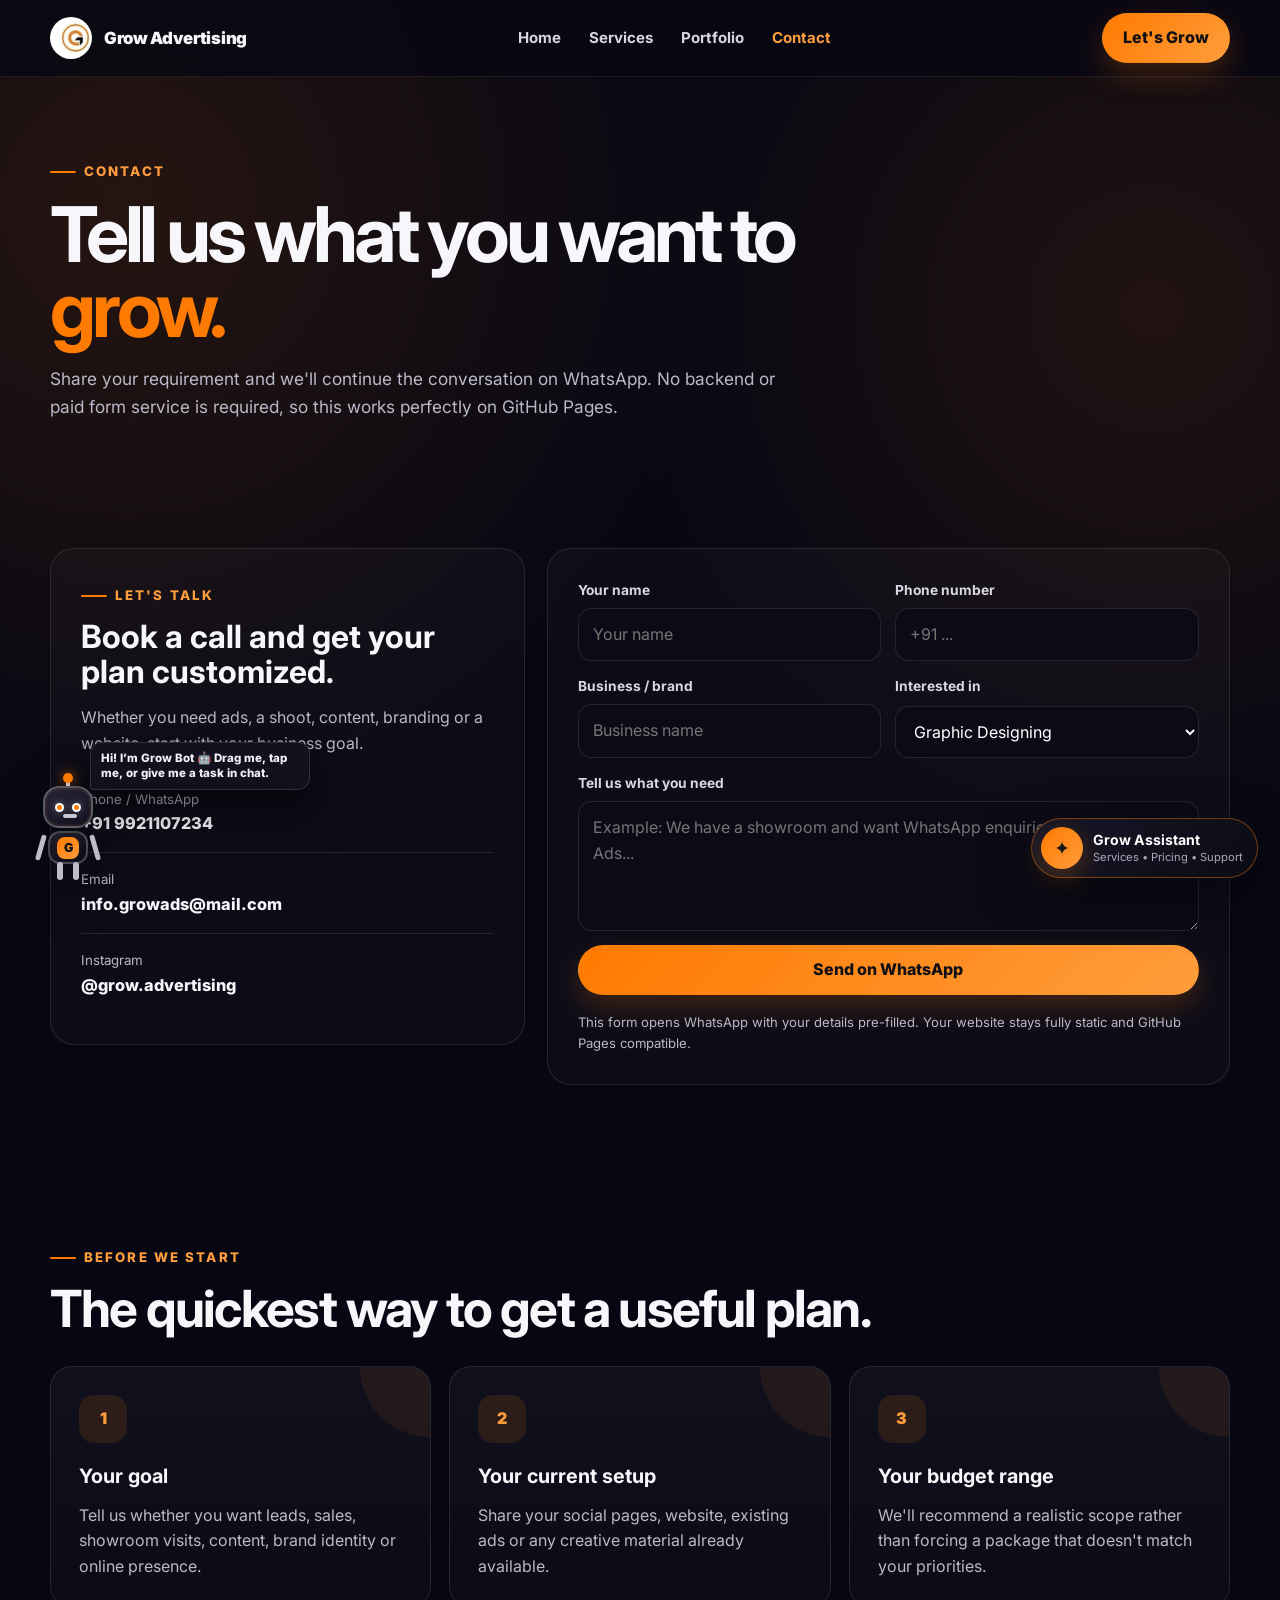
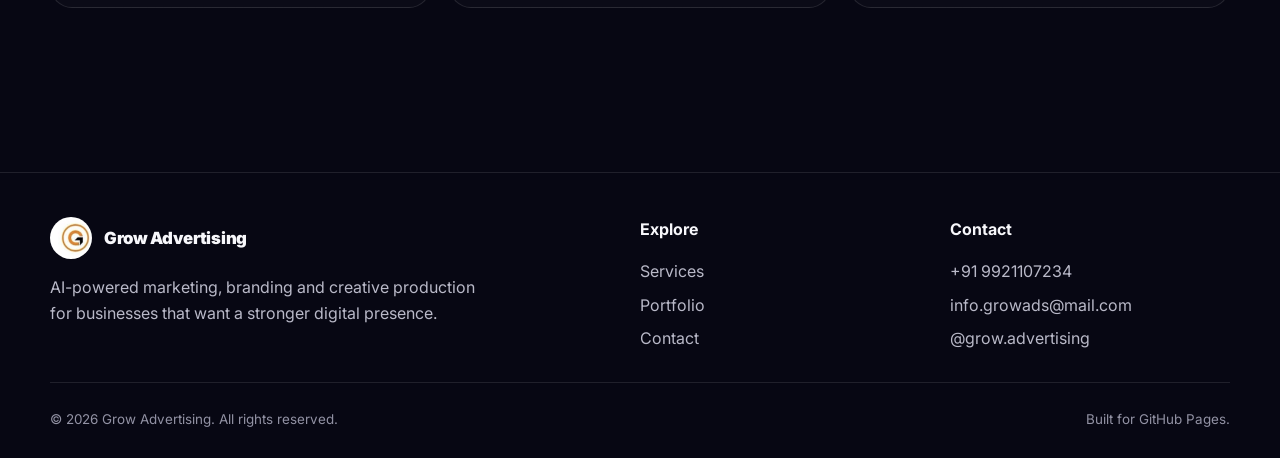
==== commit 20fc790d: "Restore stable site loading for contact.html" ====
--- a/contact.html
+++ b/contact.html
@@ -4,7 +4,7 @@
   <meta charset="utf-8"><meta name="viewport" content="width=device-width, initial-scale=1">
   <title>Contact | Grow Advertising</title>
   <meta name="description" content="Contact Grow Advertising for digital marketing, Meta Ads, branding, packaging, content production and website projects.">
-<link rel="stylesheet" href="css/style.css">
+  <link rel="preconnect" href="https://fonts.googleapis.com"><link rel="preconnect" href="https://fonts.gstatic.com" crossorigin><link href="https://fonts.googleapis.com/css2?family=Inter:wght@400;500;600;700;800;900&display=swap" rel="stylesheet"><link rel="stylesheet" href="css/style.css">
 </head>
 <body>
 <header class="site-header"><div class="container nav"><a class="brand" href="index.html"><img class="brand-mark" src="assets/logo/grow-mark.webp" alt="Grow Advertising logo"><span>Grow Advertising</span></a><nav class="nav-links"><a href="index.html">Home</a><a href="services.html">Services</a><a href="portfolio.html">Portfolio</a><a class="active" href="contact.html">Contact</a></nav><div class="nav-actions"><a class="btn btn-primary" href="contact.html">Let's Grow</a><button class="menu-toggle" aria-label="Open menu" aria-expanded="false"><span></span></button></div></div></header>
@@ -36,5 +36,5 @@
   <section class="section"><div class="container"><span class="eyebrow">Before we start</span><h2 class="section-title">The quickest way to get a useful plan.</h2><div class="grid-3" style="margin-top:30px"><article class="card reveal"><div class="card-icon">1</div><h3>Your goal</h3><p>Tell us whether you want leads, sales, showroom visits, content, brand identity or online presence.</p></article><article class="card reveal"><div class="card-icon">2</div><h3>Your current setup</h3><p>Share your social pages, website, existing ads or any creative material already available.</p></article><article class="card reveal"><div class="card-icon">3</div><h3>Your budget range</h3><p>We'll recommend a realistic scope rather than forcing a package that doesn't match your priorities.</p></article></div></div></section>
 </main>
 <footer class="site-footer"><div class="container"><div class="footer-grid"><div class="footer-brand"><a class="brand" href="index.html"><img class="brand-mark" src="assets/logo/grow-mark.webp" alt=""><span>Grow Advertising</span></a><p>AI-powered marketing, branding and creative production for businesses that want a stronger digital presence.</p></div><div class="footer-col"><h4>Explore</h4><a href="services.html">Services</a><a href="portfolio.html">Portfolio</a><a href="contact.html">Contact</a></div><div class="footer-col"><h4>Contact</h4><a href="tel:+919921107234">+91 9921107234</a><a href="mailto:info.growads@mail.com">info.growads@mail.com</a><a href="https://instagram.com/grow.advertising" target="_blank" rel="noopener">@grow.advertising</a></div></div><div class="footer-bottom"><span>© <span data-year></span> Grow Advertising. All rights reserved.</span><span>Built for GitHub Pages.</span></div></div></footer>
-<script src="js/script.js" defer></script>
+<script src="js/script.js"></script>
 </body></html>
--- a/css/style.css
+++ b/css/style.css
@@ -942,3 +942,18 @@
   .grow-bot.is-dancing .grow-bot-leg,
   .grow-bot.is-spinning .grow-bot-body{animation:none!important}
 }
+
+
+/* Performance: skip off-screen layout/paint work until sections approach the viewport */
+@supports (content-visibility: auto) {
+  .section,
+  .section-sm {
+    content-visibility: auto;
+    contain-intrinsic-size: auto 720px;
+  }
+  .hero + .section-sm,
+  .page-hero + .section-sm {
+    content-visibility: visible;
+    contain-intrinsic-size: none;
+  }
+}
